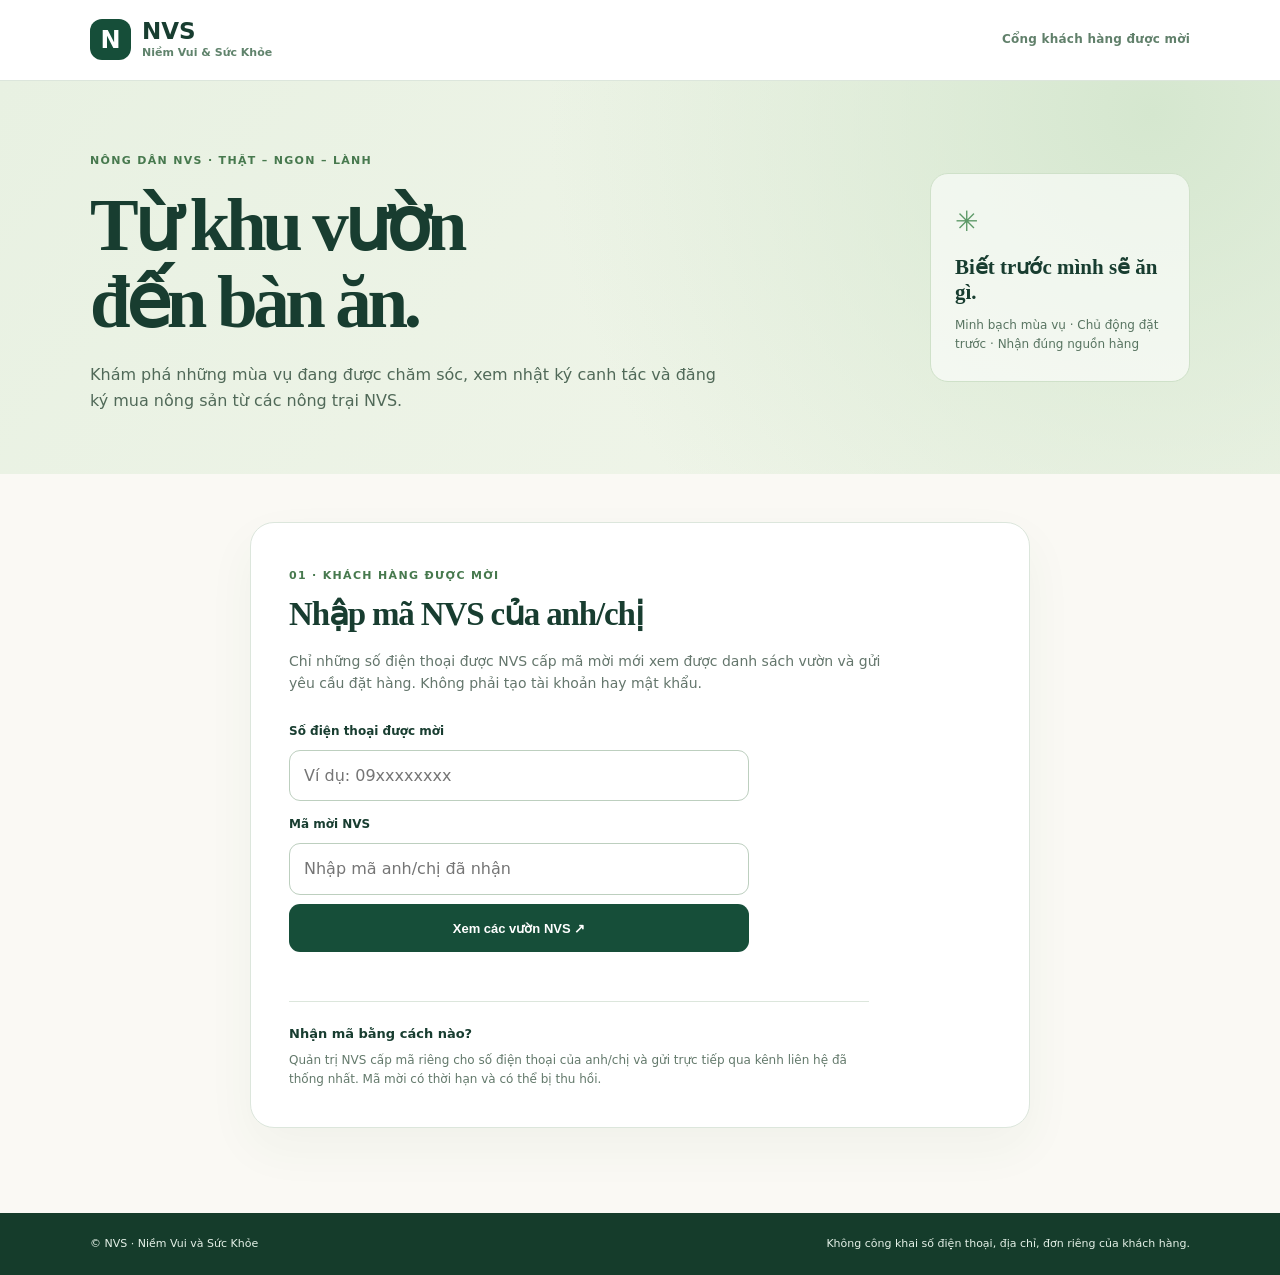
==== community.html @ 459a0710 "Launch NVS invite-only farm discovery and preorder portal on GitHub Pages" ====
<!doctype html>
<html lang="vi"><head>
<meta charset="utf-8"><meta name="viewport" content="width=device-width,initial-scale=1">
<meta name="description" content="Cổng khách hàng được mời của NVS: theo dõi vườn, nhật ký mùa vụ, đặt trước và đặt hàng.">
<meta name="robots" content="noindex,nofollow">
<meta name="theme-color" content="#154d38">
<title>NVS · Cổng khách hàng được mời</title>
<link rel="stylesheet" href="./assets/community.css?v=1">
<script src="./assets/community.js?v=1" defer></script>
</head><body>
<header class="site-header"><div class="shell header-inner">
<a href="./" class="brand" aria-label="NVS trang chủ"><span class="brand-icon">N</span><span><b>NVS</b><small>Niềm Vui &amp; Sức Khỏe</small></span></a>
<span class="header-label">Cổng khách hàng được mời</span>
<button class="text-button" id="logout" hidden>Thoát</button></div></header>
<main>
<section class="hero"><div class="shell hero-inner">
<div><p class="eyebrow">NÔNG DÂN NVS · THẬT – NGON – LÀNH</p>
<h1>Từ khu vườn<br>đến bàn ăn.</h1>
<p class="subtitle">Khám phá những mùa vụ đang được chăm sóc, xem nhật ký canh tác và đăng ký mua nông sản từ các nông trại NVS.</p>
</div>
<div class="hero-mini"><span class="mini-icon">✳</span><strong>Biết trước mình sẽ ăn gì.</strong><p>Minh bạch mùa vụ · Chủ động đặt trước · Nhận đúng nguồn hàng</p></div>
</div></section>
<div class="shell content-shell">
<section id="invite-panel" class="invite-panel" aria-labelledby="invite-title">
<div class="panel-head"><span class="section-kicker">01 · KHÁCH HÀNG ĐƯỢC MỜI</span><h2 id="invite-title">Nhập mã NVS của anh/chị</h2><p>Chỉ những số điện thoại được NVS cấp mã mời mới xem được danh sách vườn và gửi yêu cầu đặt hàng. Không phải tạo tài khoản hay mật khẩu.</p></div>
<form id="invite-form" class="invite-form">
<label for="phone">Số điện thoại được mời</label>
<input id="phone" type="tel" inputmode="tel" autocomplete="tel" placeholder="Ví dụ: 09xxxxxxxx" required maxlength="18">
<label for="invite-code">Mã mời NVS</label>
<input id="invite-code" type="text" autocomplete="off" autocapitalize="off" spellcheck="false" placeholder="Nhập mã anh/chị đã nhận" required minlength="12" maxlength="128">
<button id="access-button" class="primary-button" type="submit">Xem các vườn NVS <span>↗</span></button>
<p id="auth-message" class="form-message" role="status" aria-live="polite"></p>
</form>
<div class="invite-guide"><b>Nhận mã bằng cách nào?</b><p>Quản trị NVS cấp mã riêng cho số điện thoại của anh/chị và gửi trực tiếp qua kênh liên hệ đã thống nhất. Mã mời có thời hạn và có thể bị thu hồi.</p></div>
</section>
<section id="portal" hidden>
<div class="welcome-row"><div><span class="section-kicker">THƯ VIỆN VƯỜN NVS</span><h2>Các khu vườn và mùa vụ</h2><p>Chỉ hiển thị thông tin được nông trại phê duyệt công bố.</p></div><span class="access-pill">Đã được cấp quyền xem</span></div>
<div class="status-legend" id="status-summary"></div>
<div id="farm-list" class="farm-list" aria-live="polite"></div>
<section class="orders-panel"><div class="section-head"><h2>Yêu cầu của tôi</h2><button id="reload-orders" class="soft-button" type="button">Tải lại</button></div>
<p class="fine-print">Đặt trước hoặc đặt mua là yêu cầu gửi đến NVS, chưa phải đơn được chấp nhận. Mã QR truy xuất **theo đơn hàng** chỉ được cấp sau khi NVS duyệt, có lô thực tế và hoàn tất đóng gói.</p>
<div id="order-list" class="order-list"></div>
</section>
</section>
</div>
</main>
<dialog id="order-dialog" class="order-dialog" aria-labelledby="order-title">
<form id="order-form">
<div class="dialog-top"><div><span class="section-kicker">ĐƠN HÀNG NVS</span><h2 id="order-title">Gửi yêu cầu</h2></div><button id="close-dialog" type="button" class="close-button" aria-label="Đóng">×</button></div>
<p id="order-product" class="dialog-product"></p>
<label for="order-quantity">Số lượng <span id="order-unit"></span></label>
<input id="order-quantity" type="number" min="1" max="10000" step="1" required>
<label for="order-note">Ghi chú (không bắt buộc)</label>
<textarea id="order-note" rows="2" maxlength="300" placeholder="Yêu cầu về giao nhận hoặc quy cách"></textarea>
<p class="dialog-tip">NVS xác nhận tình trạng hàng và thời gian giao sau khi nhận yêu cầu. Chưa phát hành QR ở bước này.</p>
<p id="order-message" class="form-message" role="status" aria-live="polite"></p>
<div class="dialog-actions"><button class="soft-button" id="cancel-order" type="button">Hủy</button><button id="submit-order" type="submit" class="primary-button">Gửi yêu cầu ↗</button></div>
</form></dialog>
<footer><div class="shell footer-inner"><span>© NVS · Niềm Vui và Sức Khỏe</span><span>Không công khai số điện thoại, địa chỉ, đơn riêng của khách hàng.</span></div></footer>
</body></html>
---- assets/community.css ----
:root{--forest:#164e39;--dark:#183d30;--sage:#edf3e8;--paper:#faf9f4;--line:#dce6dc;--muted:#607366;--white:#fff;--accent:#7ba173}*{box-sizing:border-box}
body{margin:0;background:var(--paper);color:var(--dark);font-family:'DM Sans',system-ui,Arial,sans-serif;line-height:1.6}
.shell{max-width:1100px;margin:auto;width:calc(100% - 44px)}a{color:inherit}.site-header{border-bottom:1px solid var(--line);background:#fff}
.header-inner{min-height:80px;display:flex;align-items:center;justify-content:space-between;gap:12px}
.brand{text-decoration:none;display:flex;gap:11px;align-items:center}
.brand-icon{display:grid;place-items:center;background:var(--forest);color:#fff;width:41px;height:41px;border-radius:12px;font-size:24px;font-weight:800}
.brand b{display:block;font-size:23px;line-height:1.1}.brand small{display:block;font-size:11px;font-weight:700;color:#60836c}
.header-label{font-size:12px;font-weight:800;letter-spacing:.02em;color:#61806b}.text-button{border:0;background:transparent;font:inherit;color:#235d3d;font-size:13px;font-weight:800;cursor:pointer}
.hero{background:radial-gradient(circle at 90% 8%,#d5e7cf,transparent 50%),linear-gradient(130deg,#e8f1e2,#f2f6eb)}
.hero-inner{padding:60px 0;display:flex;justify-content:space-between;align-items:center;gap:45px}
.eyebrow,.section-kicker{color:#47794e;letter-spacing:.12em;font-size:11px;font-weight:800;text-transform:uppercase}
.hero h1{font:600 clamp(43px,6vw,73px)/1.06 'Fraunces',Georgia,serif;letter-spacing:-.06em;margin:17px 0 21px}
.subtitle{max-width:640px;color:#506958;margin:0;font-size:16px}
.hero-mini{max-width:260px;background:#fff9;padding:26px 24px;border:1px solid #cfe1c9;border-radius:18px}
.hero-mini .mini-icon{font-size:28px;color:#5c9967;display:block;margin-bottom:10px}
.hero-mini strong{display:block;font:600 21px 'Fraunces',Georgia,serif;line-height:1.2}
.hero-mini p{color:#587461;font-size:12px;margin:11px 0 0}
.content-shell{padding:48px 0 85px;min-height:430px}
.invite-panel{border:1px solid var(--line);background:white;border-radius:24px;max-width:780px;margin:auto;padding:38px;box-shadow:0 20px 50px #254d2b0c}
h2{font:600 33px/1.2 'Fraunces',Georgia,serif;letter-spacing:-.035em;margin:9px 0 15px}
.panel-head p{color:#64766c;font-size:14px;max-width:600px;margin:0 0 22px}
.invite-form{max-width:460px;display:grid;gap:9px}
label{font-size:12px;font-weight:800;margin-top:5px}
input,textarea{font:inherit;background:white;border:1px solid #bdcfbf;border-radius:11px;width:100%;padding:12px 14px;color:var(--dark);min-height:47px}
input:focus,textarea:focus{outline:2px solid #80af82;outline-offset:1px}
.primary-button{font:700 13px 'DM Sans',sans-serif;color:#fff;background:var(--forest);border:0;border-radius:11px;min-height:48px;padding:13px 20px;cursor:pointer}
.primary-button:hover{background:#28714d}.primary-button:disabled{opacity:.5;cursor:wait}
.form-message{font-size:12px;color:#9d4b33;min-height:17px;margin:0}
.invite-guide{margin-top:23px;border-top:1px solid var(--line);padding-top:18px;max-width:580px}
.invite-guide b{font-size:13px}.invite-guide p{margin:5px 0 0;color:#63796b;font-size:12px}
.welcome-row{display:flex;justify-content:space-between;align-items:center;gap:15px;margin-bottom:20px}.welcome-row h2{margin-bottom:3px}.welcome-row p{font-size:13px;color:#6a7c71;margin:0}
.access-pill{background:#e5f1e4;color:#2b6844;border-radius:99px;padding:8px 13px;font-size:11px;font-weight:800;white-space:nowrap}
.status-legend{display:flex;gap:12px;flex-wrap:wrap;margin:22px 0}
.status-chip{border:1px solid var(--line);border-radius:30px;background:white;padding:9px 14px;font-size:12px;font-weight:800;display:flex;align-items:center;gap:8px}
.status-chip b{background:#dcebdc;border-radius:90px;padding:0px 8px}
.farm-list{display:grid;gap:24px}
.farm-card{background:#fff;border-radius:22px;border:1px solid var(--line);overflow:hidden;box-shadow:0 16px 40px #143d2308}
.farm-top{padding:23px 27px;display:flex;justify-content:space-between;align-items:center;border-bottom:1px solid var(--line)}
.farm-top small{font-size:12px;color:#60796a}.farm-top h3{font:600 27px 'Fraunces',Georgia,serif;margin:3px 0}
.member-tag{font-size:11px;font-weight:800;color:#347047;background:#eef6ea;padding:8px 10px;border-radius:30px}
.season-list{display:grid;grid-template-columns:repeat(auto-fit,minmax(260px,1fr));gap:15px;padding:22px}
.season-card{border:1px solid #e0e9dc;border-radius:15px;background:#fbfcf9;padding:19px}
.stage-label{display:inline-block;padding:5px 9px;border-radius:30px;background:#e9f3e6;color:#477d49;font-size:11px;font-weight:800}
.stage-label.planned{background:#f5efe0;color:#79642a}
.season-card h4{font:600 23px 'Fraunces',Georgia,serif;margin:10px 0 6px}
.season-card p{font-size:12px;color:#61776b;margin:8px 0}
.season-meta{font-size:12px;font-weight:700;margin-top:10px}
.season-actions{display:flex;flex-wrap:wrap;gap:9px;margin:18px 0 0}
.soft-button{background:#ebf2e6;border:0;border-radius:10px;padding:12px 14px;color:#245b3e;font:700 12px 'DM Sans',sans-serif;cursor:pointer}
.soft-button:hover{background:#dbe9d7}
.season-button{font:700 12px 'DM Sans',sans-serif;background:var(--forest);color:#fff;border:0;border-radius:10px;padding:12px 14px;cursor:pointer}
.season-button:disabled{background:#d5ded4;color:#6a786c;cursor:not-allowed}
.diary-panel{padding:18px;border-radius:13px;background:#f1f6ed;margin-top:18px}
.diary-panel[hidden]{display:none}.diary-entry{padding:13px 0;border-bottom:1px solid #dfe7db}.diary-entry:last-child{border:0}
.diary-entry small{font-size:11px;color:#6a7e6b}.diary-entry b{display:block;font-size:13px}.diary-entry p{font-size:12px;margin:5px 0;color:#66796a}
.diary-video{display:block;width:100%;max-width:300px;aspect-ratio:9/15;object-fit:contain;background:#163e30;border-radius:10px;margin:13px 0}
.orders-panel{margin-top:35px;border:1px solid var(--line);background:white;border-radius:19px;padding:23px}
.section-head{display:flex;justify-content:space-between;align-items:center;gap:12px}.section-head h2{font-size:26px;margin:0}
.fine-print{font-size:12px;color:#65786c;margin:13px 0}
.order-list{display:grid;gap:8px}.my-order{border:1px solid var(--line);border-radius:10px;padding:15px;font-size:12px}
.my-order b{display:block}.my-order span{color:#65786c}
.empty{font-size:13px;padding:24px;border:1px dashed var(--line);border-radius:13px;background:#f8fbf6;color:#637b69}
footer{background:#153c2b;color:#e5f1e8;padding:22px 0}.footer-inner{font-size:11px;display:flex;justify-content:space-between;gap:15px;flex-wrap:wrap}
.order-dialog{width:min(480px,calc(100% - 30px));border:0;border-radius:20px;padding:25px 26px;box-shadow:0 15px 80px #04160d68;color:var(--dark)}
.order-dialog::backdrop{background:#0f2816a8}.order-dialog form{display:grid;gap:10px}
.dialog-top{display:flex;justify-content:space-between}.dialog-top h2{font-size:26px;margin:6px 0}
.close-button{font-size:25px;border:0;background:transparent;cursor:pointer}.dialog-product{font-size:13px;color:#5e7766;margin:0}
.dialog-tip{font-size:12px;color:#65776d;background:#f0f5ec;padding:12px;margin:6px 0}
.dialog-actions{display:flex;gap:10px}.dialog-actions>*{flex:1}
@media(max-width:720px){.shell{width:calc(100% - 30px)}.hero-inner{padding:42px 0;display:block}.hero-mini{display:none}.invite-panel{padding:25px 19px}.header-label{display:none}.welcome-row{align-items:start;flex-direction:column}.season-list{padding:14px}.farm-top{padding:21px 18px}.farm-top h3{font-size:25px}.season-card{padding:16px}}
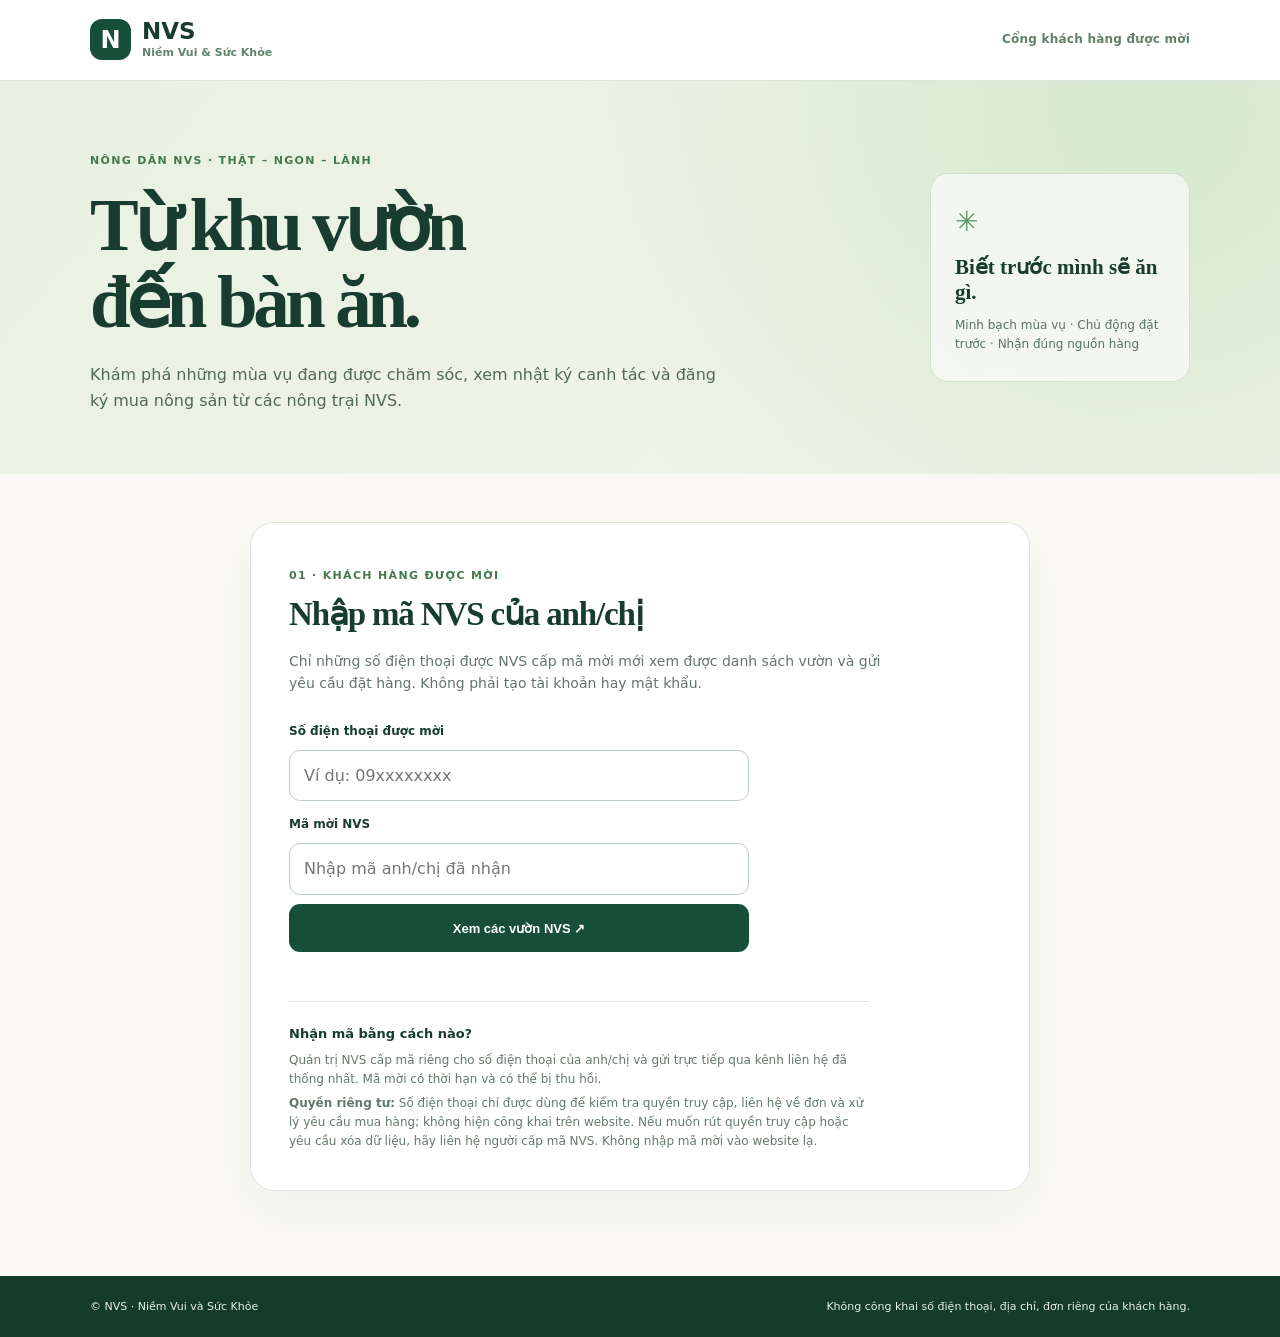
==== commit 17b3b4a7: "Add clear privacy notice for phone-number invite-only NVS portal" ====
--- a/community.html
+++ b/community.html
@@ -31,7 +31,7 @@
 <button id="access-button" class="primary-button" type="submit">Xem các vườn NVS <span>↗</span></button>
 <p id="auth-message" class="form-message" role="status" aria-live="polite"></p>
 </form>
-<div class="invite-guide"><b>Nhận mã bằng cách nào?</b><p>Quản trị NVS cấp mã riêng cho số điện thoại của anh/chị và gửi trực tiếp qua kênh liên hệ đã thống nhất. Mã mời có thời hạn và có thể bị thu hồi.</p></div>
+<div class="invite-guide"><b>Nhận mã bằng cách nào?</b><p>Quản trị NVS cấp mã riêng cho số điện thoại của anh/chị và gửi trực tiếp qua kênh liên hệ đã thống nhất. Mã mời có thời hạn và có thể bị thu hồi.</p><p><strong>Quyền riêng tư:</strong> Số điện thoại chỉ được dùng để kiểm tra quyền truy cập, liên hệ về đơn và xử lý yêu cầu mua hàng; không hiện công khai trên website. Nếu muốn rút quyền truy cập hoặc yêu cầu xóa dữ liệu, hãy liên hệ người cấp mã NVS. Không nhập mã mời vào website lạ.</p></div>
 </section>
 <section id="portal" hidden>
 <div class="welcome-row"><div><span class="section-kicker">THƯ VIỆN VƯỜN NVS</span><h2>Các khu vườn và mùa vụ</h2><p>Chỉ hiển thị thông tin được nông trại phê duyệt công bố.</p></div><span class="access-pill">Đã được cấp quyền xem</span></div>
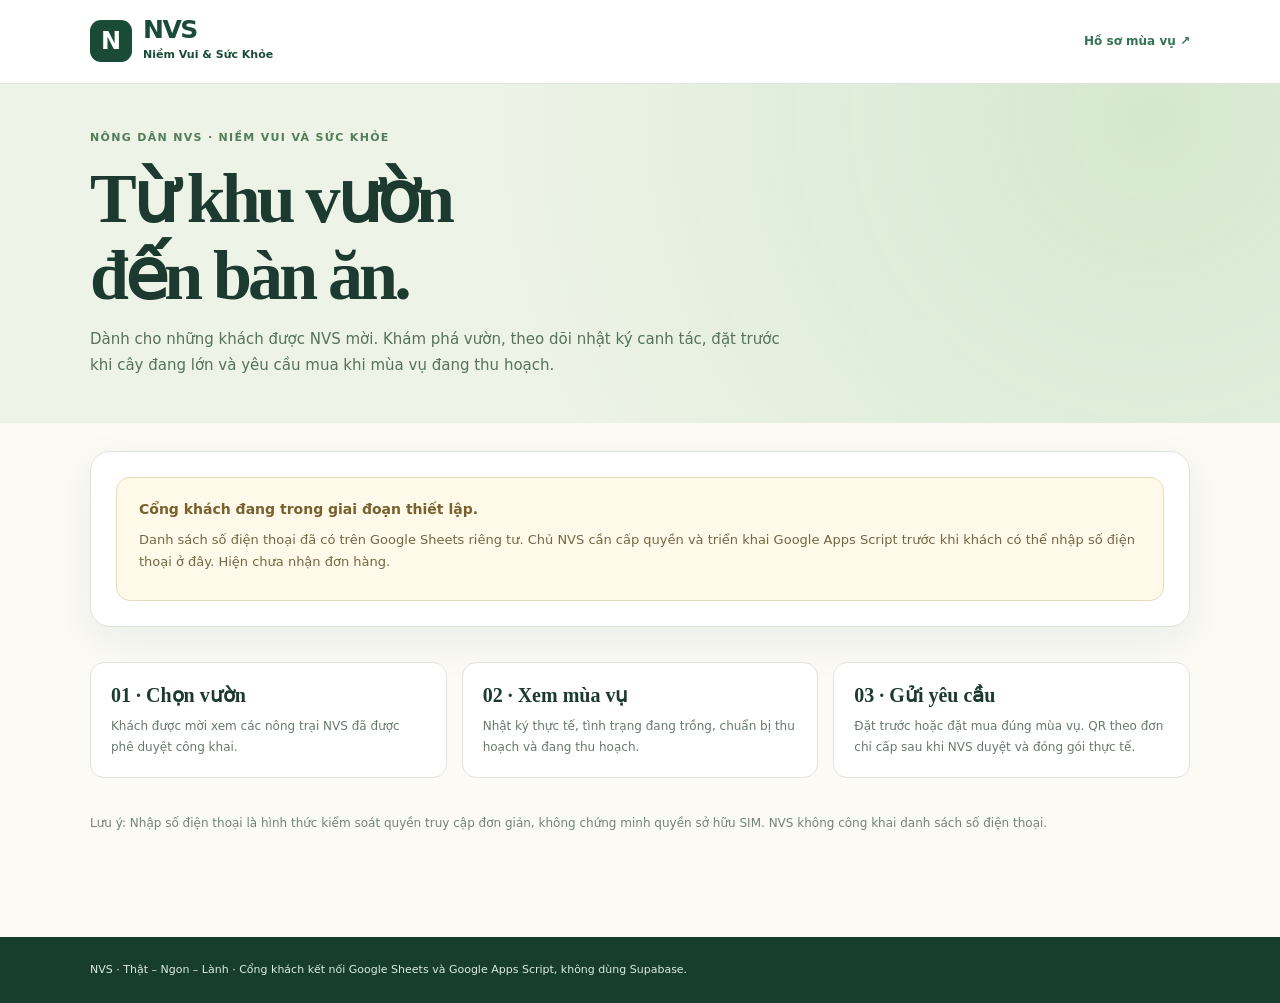
==== commit 5cd4c449: "Add Google Sheets customer-invite portal shell without connecting Supabase" ====
--- a/community.html
+++ b/community.html
@@ -1,60 +1,56 @@
 <!doctype html>
 <html lang="vi"><head>
 <meta charset="utf-8"><meta name="viewport" content="width=device-width,initial-scale=1">
-<meta name="description" content="Cổng khách hàng được mời của NVS: theo dõi vườn, nhật ký mùa vụ, đặt trước và đặt hàng.">
-<meta name="robots" content="noindex,nofollow">
-<meta name="theme-color" content="#154d38">
-<title>NVS · Cổng khách hàng được mời</title>
-<link rel="stylesheet" href="./assets/community.css?v=1">
-<script src="./assets/community.js?v=1" defer></script>
+<meta name="description" content="Cổng khách được mời Nông Dân NVS. Xem vườn, nhật ký mùa vụ và yêu cầu đặt hàng bằng số điện thoại được mời.">
+<meta name="theme-color" content="#164a37"><title>NVS · Cổng khách được mời</title>
+<style>
+:root{--leaf:#194b36;--ink:#1d3a30;--muted:#5e7465;--line:#dce6dc;--paper:#fbfaf5}*{box-sizing:border-box}
+body{margin:0;font:14px/1.7 system-ui,-apple-system,Segoe UI,Arial,sans-serif;background:var(--paper);color:var(--ink)}
+.wrap{width:min(1100px,calc(100% - 36px));margin-inline:auto}
+header{border-bottom:1px solid var(--line);background:white}
+.head{display:flex;justify-content:space-between;align-items:center;gap:20px;padding:17px 0}
+.brand{display:flex;gap:11px;align-items:center;text-decoration:none;color:var(--leaf)}
+.mark{display:grid;place-items:center;width:42px;height:42px;border-radius:11px;background:var(--leaf);color:white;font-weight:900;font-size:24px}
+.brand strong{display:block;font-size:25px;letter-spacing:-.06em;line-height:1}.brand small{font-size:11px;font-weight:700}
+.head a:last-child{font-size:12px;text-decoration:none;color:#367353;font-weight:750}
+.hero{padding:45px 0;background:radial-gradient(circle at 90% 10%,#d4e8cf,transparent 55%),#edf3e7}
+.eyebrow{font-size:11px;letter-spacing:.12em;text-transform:uppercase;color:#527d57;font-weight:900}
+h1{font:600 clamp(40px,6.5vw,70px)/1.1 Georgia,serif;letter-spacing:-.055em;margin:13px 0}
+.hero p{max-width:710px;color:#55725a;font-size:15px;margin:0}
+main{padding-bottom:65px}.gate{background:white;border:1px solid var(--line);border-radius:20px;padding:25px;margin:28px auto;box-shadow:0 14px 45px #1c432411}
+.gate h2{font:600 25px Georgia,serif;margin:0 0 12px}.gate p{color:var(--muted);font-size:13px}
+#apps-portal{width:100%;min-height:960px;border:0;background:#f8faf5;border-radius:13px}
+#not-ready{border-radius:14px;border:1px solid #e8dcb8;background:#fff9ea;color:#77612d;padding:20px 22px}
+#not-ready p{color:#756743;margin:7px 0;font-size:13px}
+.info{display:grid;grid-template-columns:repeat(3,1fr);gap:15px;margin:35px 0}
+.info article{border:1px solid var(--line);border-radius:14px;padding:20px;background:#fff}
+.info h3{font:600 20px Georgia,serif;margin:0 0 9px}
+.info p{font-size:12px;color:#67796d;margin:0}
+footer{background:#173e2d;color:#dcebe0;padding:24px 0;font-size:11px}
+@media(max-width:720px){.info{grid-template-columns:1fr}.hero{padding:35px 0}#apps-portal{min-height:1300px}.gate{padding:15px}}
+</style>
+<script src="./assets/nvs-portal-config.js" defer></script>
+<script src="./assets/nvs-portal-bootstrap.js" defer></script>
 </head><body>
-<header class="site-header"><div class="shell header-inner">
-<a href="./" class="brand" aria-label="NVS trang chủ"><span class="brand-icon">N</span><span><b>NVS</b><small>Niềm Vui &amp; Sức Khỏe</small></span></a>
-<span class="header-label">Cổng khách hàng được mời</span>
-<button class="text-button" id="logout" hidden>Thoát</button></div></header>
+<header><div class="wrap head"><a class="brand" href="./"><span class="mark">N</span><span><strong>NVS</strong><small>Niềm Vui &amp; Sức Khỏe</small></span></a><a href="./season.html?id=NVS-CF-BHD-20261019">Hồ sơ mùa vụ ↗</a></div></header>
 <main>
-<section class="hero"><div class="shell hero-inner">
-<div><p class="eyebrow">NÔNG DÂN NVS · THẬT – NGON – LÀNH</p>
+<section class="hero"><div class="wrap"><div class="eyebrow">NÔNG DÂN NVS · NIỀM VUI VÀ SỨC KHỎE</div>
 <h1>Từ khu vườn<br>đến bàn ăn.</h1>
-<p class="subtitle">Khám phá những mùa vụ đang được chăm sóc, xem nhật ký canh tác và đăng ký mua nông sản từ các nông trại NVS.</p>
-</div>
-<div class="hero-mini"><span class="mini-icon">✳</span><strong>Biết trước mình sẽ ăn gì.</strong><p>Minh bạch mùa vụ · Chủ động đặt trước · Nhận đúng nguồn hàng</p></div>
-</div></section>
-<div class="shell content-shell">
-<section id="invite-panel" class="invite-panel" aria-labelledby="invite-title">
-<div class="panel-head"><span class="section-kicker">01 · KHÁCH HÀNG ĐƯỢC MỜI</span><h2 id="invite-title">Nhập mã NVS của anh/chị</h2><p>Chỉ những số điện thoại được NVS cấp mã mời mới xem được danh sách vườn và gửi yêu cầu đặt hàng. Không phải tạo tài khoản hay mật khẩu.</p></div>
-<form id="invite-form" class="invite-form">
-<label for="phone">Số điện thoại được mời</label>
-<input id="phone" type="tel" inputmode="tel" autocomplete="tel" placeholder="Ví dụ: 09xxxxxxxx" required maxlength="18">
-<label for="invite-code">Mã mời NVS</label>
-<input id="invite-code" type="text" autocomplete="off" autocapitalize="off" spellcheck="false" placeholder="Nhập mã anh/chị đã nhận" required minlength="12" maxlength="128">
-<button id="access-button" class="primary-button" type="submit">Xem các vườn NVS <span>↗</span></button>
-<p id="auth-message" class="form-message" role="status" aria-live="polite"></p>
-</form>
-<div class="invite-guide"><b>Nhận mã bằng cách nào?</b><p>Quản trị NVS cấp mã riêng cho số điện thoại của anh/chị và gửi trực tiếp qua kênh liên hệ đã thống nhất. Mã mời có thời hạn và có thể bị thu hồi.</p><p><strong>Quyền riêng tư:</strong> Số điện thoại chỉ được dùng để kiểm tra quyền truy cập, liên hệ về đơn và xử lý yêu cầu mua hàng; không hiện công khai trên website. Nếu muốn rút quyền truy cập hoặc yêu cầu xóa dữ liệu, hãy liên hệ người cấp mã NVS. Không nhập mã mời vào website lạ.</p></div>
+<p>Dành cho những khách được NVS mời. Khám phá vườn, theo dõi nhật ký canh tác, đặt trước khi cây đang lớn và yêu cầu mua khi mùa vụ đang thu hoạch.</p></div></section>
+<div class="wrap">
+<section class="gate" aria-label="Cổng khách được mời">
+  <div id="not-ready" role="status">
+    <strong>Cổng khách đang trong giai đoạn thiết lập.</strong>
+    <p>Danh sách số điện thoại đã có trên Google Sheets riêng tư. Chủ NVS cần cấp quyền và triển khai Google Apps Script trước khi khách có thể nhập số điện thoại ở đây. Hiện chưa nhận đơn hàng.</p>
+  </div>
+  <iframe id="apps-portal" title="Cổng khách NVS bằng số điện thoại" hidden
+    referrerpolicy="strict-origin-when-cross-origin" loading="eager"></iframe>
 </section>
-<section id="portal" hidden>
-<div class="welcome-row"><div><span class="section-kicker">THƯ VIỆN VƯỜN NVS</span><h2>Các khu vườn và mùa vụ</h2><p>Chỉ hiển thị thông tin được nông trại phê duyệt công bố.</p></div><span class="access-pill">Đã được cấp quyền xem</span></div>
-<div class="status-legend" id="status-summary"></div>
-<div id="farm-list" class="farm-list" aria-live="polite"></div>
-<section class="orders-panel"><div class="section-head"><h2>Yêu cầu của tôi</h2><button id="reload-orders" class="soft-button" type="button">Tải lại</button></div>
-<p class="fine-print">Đặt trước hoặc đặt mua là yêu cầu gửi đến NVS, chưa phải đơn được chấp nhận. Mã QR truy xuất **theo đơn hàng** chỉ được cấp sau khi NVS duyệt, có lô thực tế và hoàn tất đóng gói.</p>
-<div id="order-list" class="order-list"></div>
+<section class="info">
+<article><h3>01 · Chọn vườn</h3><p>Khách được mời xem các nông trại NVS đã được phê duyệt công khai.</p></article>
+<article><h3>02 · Xem mùa vụ</h3><p>Nhật ký thực tế, tình trạng đang trồng, chuẩn bị thu hoạch và đang thu hoạch.</p></article>
+<article><h3>03 · Gửi yêu cầu</h3><p>Đặt trước hoặc đặt mua đúng mùa vụ. QR theo đơn chỉ cấp sau khi NVS duyệt và đóng gói thực tế.</p></article>
 </section>
-</section>
-</div>
-</main>
-<dialog id="order-dialog" class="order-dialog" aria-labelledby="order-title">
-<form id="order-form">
-<div class="dialog-top"><div><span class="section-kicker">ĐƠN HÀNG NVS</span><h2 id="order-title">Gửi yêu cầu</h2></div><button id="close-dialog" type="button" class="close-button" aria-label="Đóng">×</button></div>
-<p id="order-product" class="dialog-product"></p>
-<label for="order-quantity">Số lượng <span id="order-unit"></span></label>
-<input id="order-quantity" type="number" min="1" max="10000" step="1" required>
-<label for="order-note">Ghi chú (không bắt buộc)</label>
-<textarea id="order-note" rows="2" maxlength="300" placeholder="Yêu cầu về giao nhận hoặc quy cách"></textarea>
-<p class="dialog-tip">NVS xác nhận tình trạng hàng và thời gian giao sau khi nhận yêu cầu. Chưa phát hành QR ở bước này.</p>
-<p id="order-message" class="form-message" role="status" aria-live="polite"></p>
-<div class="dialog-actions"><button class="soft-button" id="cancel-order" type="button">Hủy</button><button id="submit-order" type="submit" class="primary-button">Gửi yêu cầu ↗</button></div>
-</form></dialog>
-<footer><div class="shell footer-inner"><span>© NVS · Niềm Vui và Sức Khỏe</span><span>Không công khai số điện thoại, địa chỉ, đơn riêng của khách hàng.</span></div></footer>
-</body></html>+<p style="font-size:12px;color:#728477;margin-bottom:38px">Lưu ý: Nhập số điện thoại là hình thức kiểm soát quyền truy cập đơn giản, không chứng minh quyền sở hữu SIM. NVS không công khai danh sách số điện thoại.</p>
+</div></main>
+<footer><div class="wrap">NVS · Thật – Ngon – Lành · Cổng khách kết nối Google Sheets và Google Apps Script, không dùng Supabase.</div></footer></body></html>
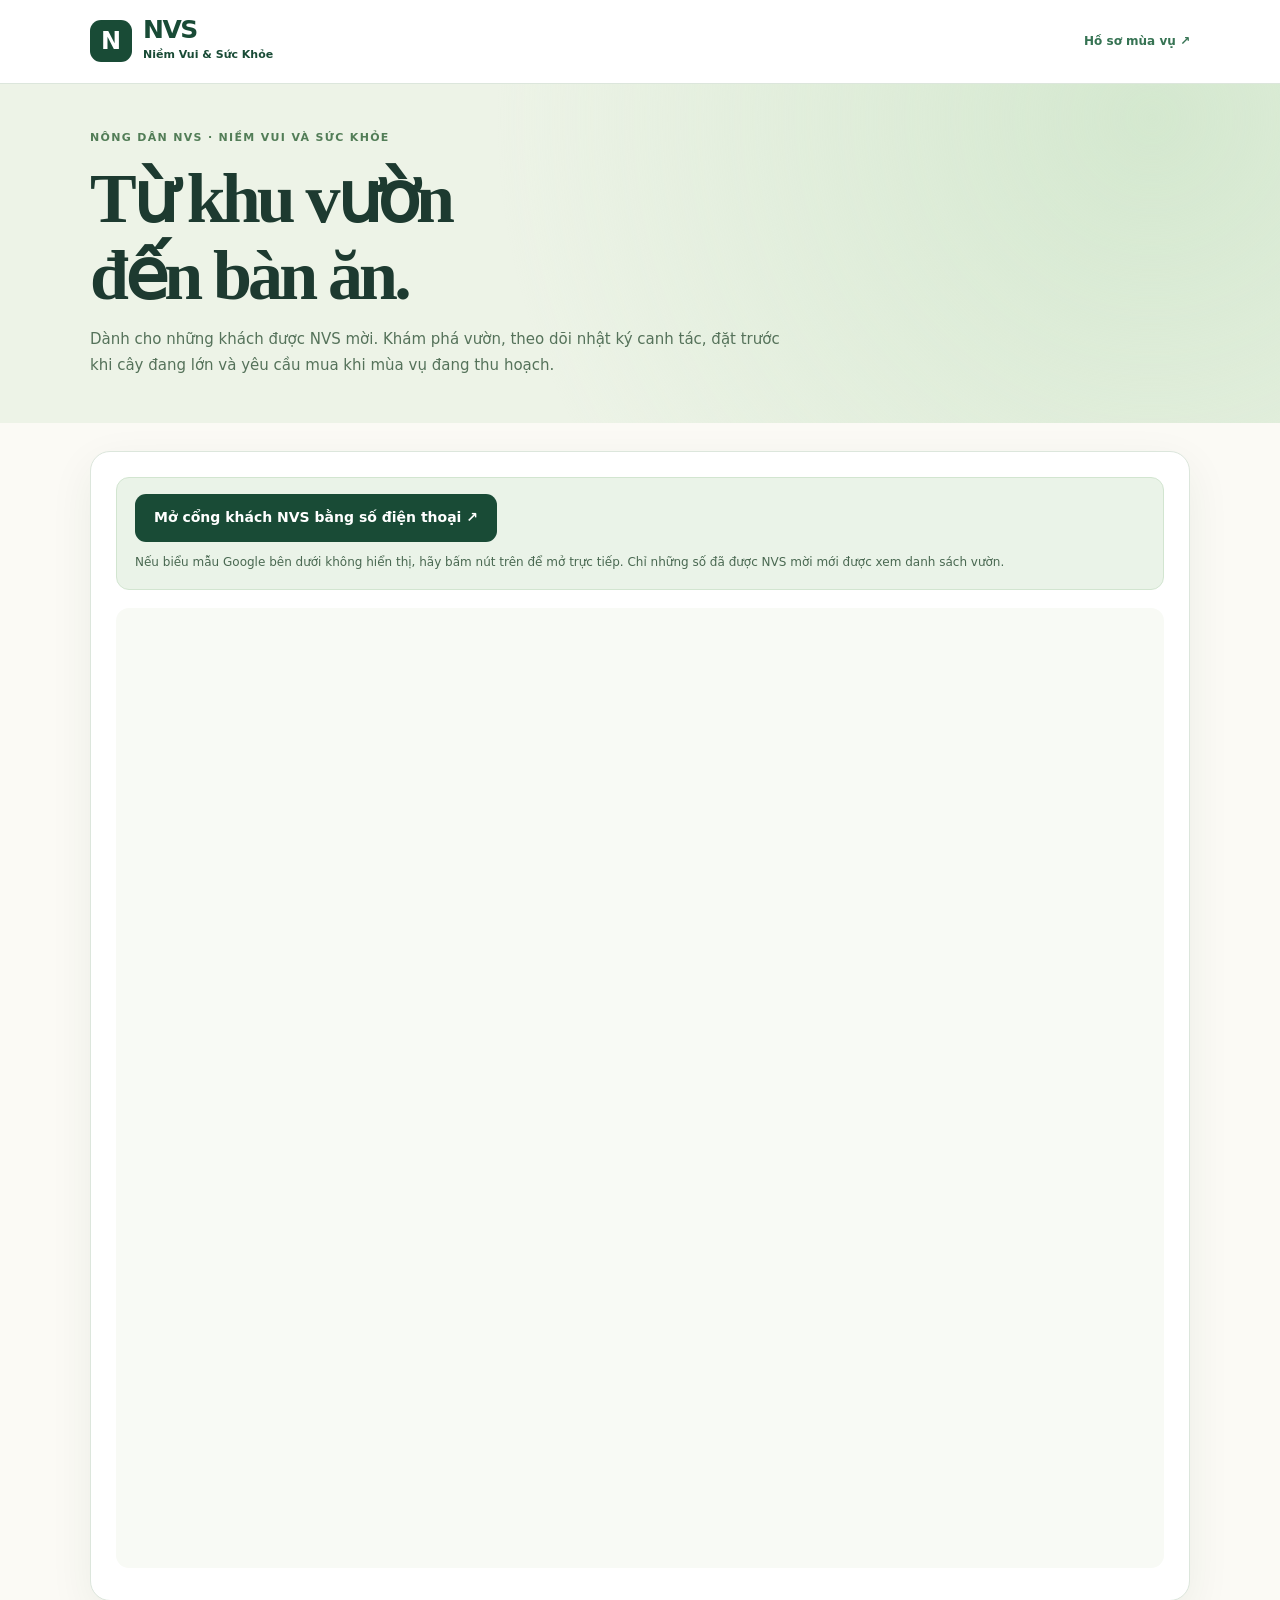
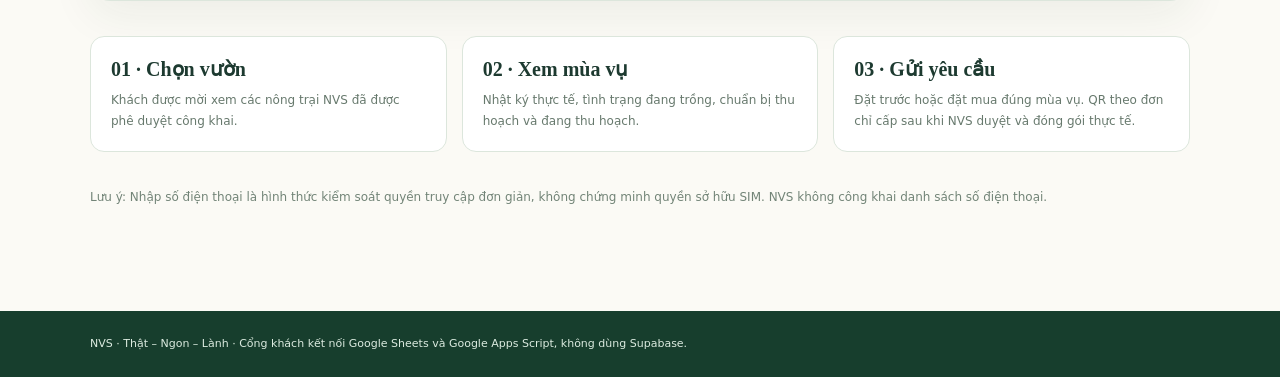
==== commit f423680d: "Connect NVS invited-customer portal to owner-provided Google Apps Script web app" ====
--- a/community.html
+++ b/community.html
@@ -43,6 +43,10 @@
     <strong>Cổng khách đang trong giai đoạn thiết lập.</strong>
     <p>Danh sách số điện thoại đã có trên Google Sheets riêng tư. Chủ NVS cần cấp quyền và triển khai Google Apps Script trước khi khách có thể nhập số điện thoại ở đây. Hiện chưa nhận đơn hàng.</p>
   </div>
+  <div id="portal-access" hidden style="margin:0 0 18px;padding:16px 18px;background:#eaf3e8;border:1px solid #d2e5d0;border-radius:13px">
+    <a id="portal-open-link" target="_blank" rel="noopener noreferrer" href="#" style="display:inline-block;background:#194b36;color:#fff;font-size:14px;font-weight:800;text-decoration:none;border-radius:11px;padding:12px 19px">Mở cổng khách NVS bằng số điện thoại ↗</a>
+    <p style="font-size:12px;color:#496851;margin:10px 0 0">Nếu biểu mẫu Google bên dưới không hiển thị, hãy bấm nút trên để mở trực tiếp. Chỉ những số đã được NVS mời mới được xem danh sách vườn.</p>
+  </div>
   <iframe id="apps-portal" title="Cổng khách NVS bằng số điện thoại" hidden
     referrerpolicy="strict-origin-when-cross-origin" loading="eager"></iframe>
 </section>
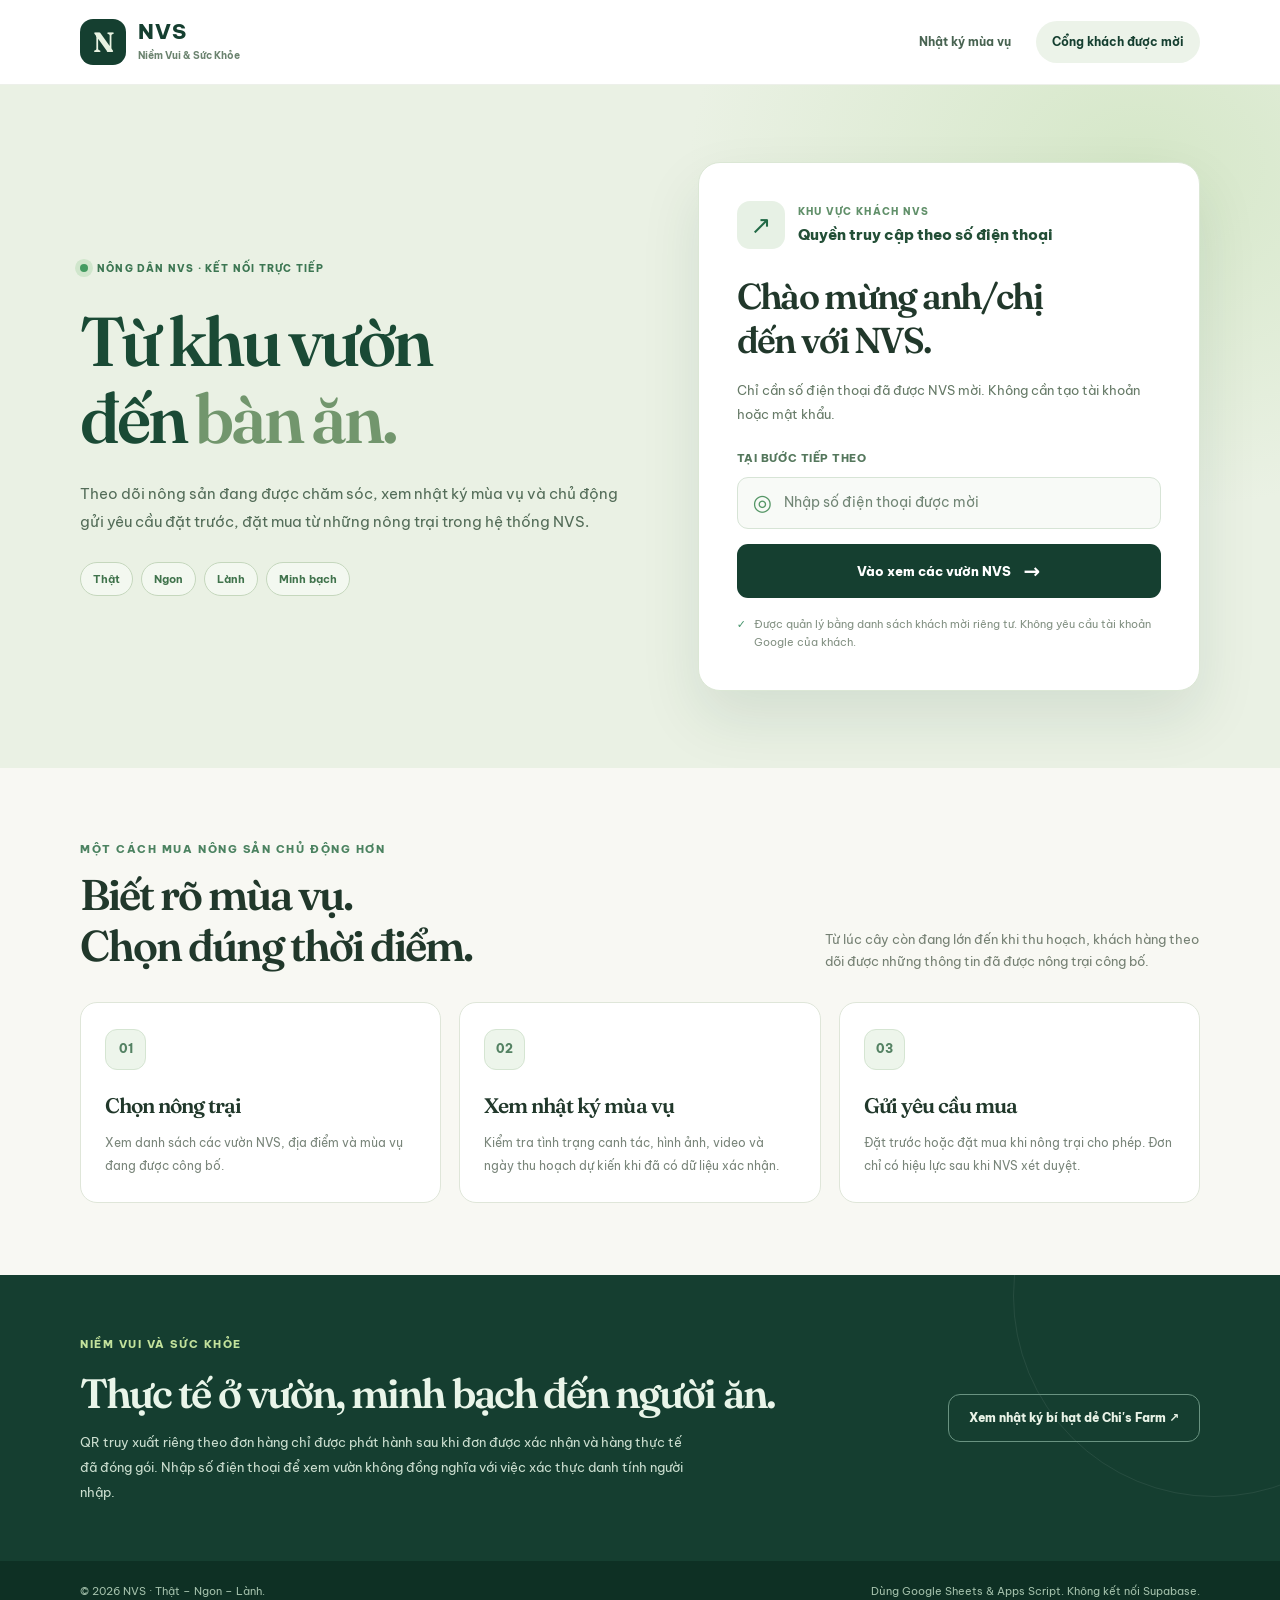
==== commit 983d7ced: "Redesign NVS customer portal mobile-first and remove unstable Google iframe" ====
--- a/community.html
+++ b/community.html
@@ -1,60 +1,174 @@
 <!doctype html>
-<html lang="vi"><head>
-<meta charset="utf-8"><meta name="viewport" content="width=device-width,initial-scale=1">
-<meta name="description" content="Cổng khách được mời Nông Dân NVS. Xem vườn, nhật ký mùa vụ và yêu cầu đặt hàng bằng số điện thoại được mời.">
-<meta name="theme-color" content="#164a37"><title>NVS · Cổng khách được mời</title>
-<style>
-:root{--leaf:#194b36;--ink:#1d3a30;--muted:#5e7465;--line:#dce6dc;--paper:#fbfaf5}*{box-sizing:border-box}
-body{margin:0;font:14px/1.7 system-ui,-apple-system,Segoe UI,Arial,sans-serif;background:var(--paper);color:var(--ink)}
-.wrap{width:min(1100px,calc(100% - 36px));margin-inline:auto}
-header{border-bottom:1px solid var(--line);background:white}
-.head{display:flex;justify-content:space-between;align-items:center;gap:20px;padding:17px 0}
-.brand{display:flex;gap:11px;align-items:center;text-decoration:none;color:var(--leaf)}
-.mark{display:grid;place-items:center;width:42px;height:42px;border-radius:11px;background:var(--leaf);color:white;font-weight:900;font-size:24px}
-.brand strong{display:block;font-size:25px;letter-spacing:-.06em;line-height:1}.brand small{font-size:11px;font-weight:700}
-.head a:last-child{font-size:12px;text-decoration:none;color:#367353;font-weight:750}
-.hero{padding:45px 0;background:radial-gradient(circle at 90% 10%,#d4e8cf,transparent 55%),#edf3e7}
-.eyebrow{font-size:11px;letter-spacing:.12em;text-transform:uppercase;color:#527d57;font-weight:900}
-h1{font:600 clamp(40px,6.5vw,70px)/1.1 Georgia,serif;letter-spacing:-.055em;margin:13px 0}
-.hero p{max-width:710px;color:#55725a;font-size:15px;margin:0}
-main{padding-bottom:65px}.gate{background:white;border:1px solid var(--line);border-radius:20px;padding:25px;margin:28px auto;box-shadow:0 14px 45px #1c432411}
-.gate h2{font:600 25px Georgia,serif;margin:0 0 12px}.gate p{color:var(--muted);font-size:13px}
-#apps-portal{width:100%;min-height:960px;border:0;background:#f8faf5;border-radius:13px}
-#not-ready{border-radius:14px;border:1px solid #e8dcb8;background:#fff9ea;color:#77612d;padding:20px 22px}
-#not-ready p{color:#756743;margin:7px 0;font-size:13px}
-.info{display:grid;grid-template-columns:repeat(3,1fr);gap:15px;margin:35px 0}
-.info article{border:1px solid var(--line);border-radius:14px;padding:20px;background:#fff}
-.info h3{font:600 20px Georgia,serif;margin:0 0 9px}
-.info p{font-size:12px;color:#67796d;margin:0}
-footer{background:#173e2d;color:#dcebe0;padding:24px 0;font-size:11px}
-@media(max-width:720px){.info{grid-template-columns:1fr}.hero{padding:35px 0}#apps-portal{min-height:1300px}.gate{padding:15px}}
-</style>
-<script src="./assets/nvs-portal-config.js" defer></script>
-<script src="./assets/nvs-portal-bootstrap.js" defer></script>
-</head><body>
-<header><div class="wrap head"><a class="brand" href="./"><span class="mark">N</span><span><strong>NVS</strong><small>Niềm Vui &amp; Sức Khỏe</small></span></a><a href="./season.html?id=NVS-CF-BHD-20261019">Hồ sơ mùa vụ ↗</a></div></header>
-<main>
-<section class="hero"><div class="wrap"><div class="eyebrow">NÔNG DÂN NVS · NIỀM VUI VÀ SỨC KHỎE</div>
-<h1>Từ khu vườn<br>đến bàn ăn.</h1>
-<p>Dành cho những khách được NVS mời. Khám phá vườn, theo dõi nhật ký canh tác, đặt trước khi cây đang lớn và yêu cầu mua khi mùa vụ đang thu hoạch.</p></div></section>
-<div class="wrap">
-<section class="gate" aria-label="Cổng khách được mời">
-  <div id="not-ready" role="status">
-    <strong>Cổng khách đang trong giai đoạn thiết lập.</strong>
-    <p>Danh sách số điện thoại đã có trên Google Sheets riêng tư. Chủ NVS cần cấp quyền và triển khai Google Apps Script trước khi khách có thể nhập số điện thoại ở đây. Hiện chưa nhận đơn hàng.</p>
-  </div>
-  <div id="portal-access" hidden style="margin:0 0 18px;padding:16px 18px;background:#eaf3e8;border:1px solid #d2e5d0;border-radius:13px">
-    <a id="portal-open-link" target="_blank" rel="noopener noreferrer" href="#" style="display:inline-block;background:#194b36;color:#fff;font-size:14px;font-weight:800;text-decoration:none;border-radius:11px;padding:12px 19px">Mở cổng khách NVS bằng số điện thoại ↗</a>
-    <p style="font-size:12px;color:#496851;margin:10px 0 0">Nếu biểu mẫu Google bên dưới không hiển thị, hãy bấm nút trên để mở trực tiếp. Chỉ những số đã được NVS mời mới được xem danh sách vườn.</p>
-  </div>
-  <iframe id="apps-portal" title="Cổng khách NVS bằng số điện thoại" hidden
-    referrerpolicy="strict-origin-when-cross-origin" loading="eager"></iframe>
-</section>
-<section class="info">
-<article><h3>01 · Chọn vườn</h3><p>Khách được mời xem các nông trại NVS đã được phê duyệt công khai.</p></article>
-<article><h3>02 · Xem mùa vụ</h3><p>Nhật ký thực tế, tình trạng đang trồng, chuẩn bị thu hoạch và đang thu hoạch.</p></article>
-<article><h3>03 · Gửi yêu cầu</h3><p>Đặt trước hoặc đặt mua đúng mùa vụ. QR theo đơn chỉ cấp sau khi NVS duyệt và đóng gói thực tế.</p></article>
-</section>
-<p style="font-size:12px;color:#728477;margin-bottom:38px">Lưu ý: Nhập số điện thoại là hình thức kiểm soát quyền truy cập đơn giản, không chứng minh quyền sở hữu SIM. NVS không công khai danh sách số điện thoại.</p>
-</div></main>
-<footer><div class="wrap">NVS · Thật – Ngon – Lành · Cổng khách kết nối Google Sheets và Google Apps Script, không dùng Supabase.</div></footer></body></html>+<html lang="vi">
+<head>
+  <meta charset="utf-8">
+  <meta name="viewport" content="width=device-width, initial-scale=1, viewport-fit=cover">
+  <meta name="theme-color" content="#153f30">
+  <meta name="description" content="NVS – Niềm Vui và Sức Khỏe. Khám phá nông trại, theo dõi nhật ký mùa vụ, gửi yêu cầu đặt trước và đặt mua nông sản được ghi nhận minh bạch.">
+  <meta property="og:title" content="Nông Dân NVS | Từ vườn đến bàn ăn">
+  <meta property="og:description" content="Cổng khách được mời của NVS – Thật, Ngon, Lành.">
+  <title>Cổng khách được mời | Nông Dân NVS</title>
+  <link rel="preconnect" href="https://fonts.googleapis.com">
+  <link rel="preconnect" href="https://fonts.gstatic.com" crossorigin>
+  <link href="https://fonts.googleapis.com/css2?family=Be+Vietnam+Pro:wght@400;500;600;700;800&family=Fraunces:opsz,wght@9..144,600;9..144,700&display=swap" rel="stylesheet">
+  <style>
+    :root{--forest:#153f30;--forest2:#1d5c43;--mint:#dcebd7;--cream:#f8f8f3;--paper:#fff;--ink:#21382b;--muted:#6c796c;--edge:#dfe6d9;--yellow:#f2d996}
+    *{box-sizing:border-box}
+    html{min-width:320px;scroll-behavior:smooth;overflow-x:clip}
+    body{min-width:320px;margin:0;background:var(--cream);color:var(--ink);font:400 14px/1.7 "Be Vietnam Pro",system-ui,sans-serif;overflow-x:clip}
+    a{color:inherit}button,a{-webkit-tap-highlight-color:transparent}
+    a:focus-visible{outline:3px solid #6a996e;outline-offset:4px}
+    .container{width:min(1120px,calc(100% - 48px));margin-inline:auto;min-width:0}
+    .header{position:relative;z-index:10;background:#fff;border-bottom:1px solid #edf0ea}
+    .nav{min-height:84px;display:flex;justify-content:space-between;align-items:center;gap:20px}
+    .logo{display:inline-flex;align-items:center;gap:12px;text-decoration:none;min-width:0}
+    .logo-symbol{width:46px;height:46px;flex:none;display:grid;place-items:center;background:var(--forest);color:#e9f3e2;border-radius:13px;font:700 28px/1 "Fraunces",Georgia,serif}
+    .logo-lines{display:block;min-width:0}
+    .logo-lines b{display:block;font-weight:800;letter-spacing:.045em;font-size:21px;line-height:1.15;color:var(--forest)}
+    .logo-lines small{display:block;font-size:10px;font-weight:700;color:#6b836f;margin-top:3px;white-space:nowrap}
+    .nav-right{display:flex;align-items:center;gap:25px}
+    .nav-right a{font-size:12px;text-decoration:none;font-weight:700;color:#486351;white-space:nowrap}
+    .nav-right .nav-pill{padding:11px 16px;border-radius:100px;background:#ecf3e9;color:var(--forest)}
+    .hero{position:relative;isolation:isolate;overflow:hidden;background:#eaf1e4}
+    .hero:before{content:"";position:absolute;inset:0;background:radial-gradient(ellipse 600px 460px at 89% 12%,#d5e7c8 0%,transparent 75%);z-index:-1}
+    .hero-inner{display:grid;grid-template-columns:minmax(0,1.06fr) minmax(0,.94fr);align-items:center;gap:clamp(24px,4vw,70px);padding-block:clamp(52px,6vw,88px)}
+    .hero-copy,.access-card{min-width:0}
+    .eyebrow{display:inline-flex;align-items:center;gap:9px;max-width:100%;font-weight:800;font-size:10px;letter-spacing:.12em;color:#3c7652;text-transform:uppercase}
+    .eyebrow:before{content:"";width:8px;height:8px;flex:none;border-radius:100%;background:#449b61;box-shadow:0 0 0 5px #d0e6cc}
+    h1,h2,h3,p{margin-top:0}
+    h1,h2,h3{font-family:"Fraunces",Georgia,serif;letter-spacing:-.047em;font-weight:600}
+    h1{font-size:clamp(43px,5.4vw,70px);line-height:1.11;color:#1a4a35;margin:23px 0 23px}
+    h1 em{font-style:normal;color:#72966d}
+    .hero-lead{font-size:15px;line-height:1.9;color:#536c58;max-width:540px;margin-bottom:25px}
+    .brand-values{display:flex;gap:8px;flex-wrap:wrap;align-items:center}
+    .brand-values span{border:1px solid #c5d7bd;background:#f7faf4c9;border-radius:100px;padding:7px 12px;font-size:11px;font-weight:700;color:#40734c}
+    .access-card{background:#fff;border:1px solid #dbe7d5;border-radius:22px;box-shadow:0 27px 60px #153f301b;padding:clamp(24px,3.1vw,38px);position:relative}
+    .card-top{display:flex;gap:13px;align-items:center;margin-bottom:26px}
+    .entry-icon{width:48px;height:48px;border-radius:13px;background:#e7f1e5;color:#226a47;display:grid;place-items:center;flex:none;font-size:25px}
+    .overline{font-size:10px;font-weight:800;color:#61906a;letter-spacing:.13em;text-transform:uppercase}
+    .card-top strong{font-size:15px;font-weight:800;display:block;color:#234f37;margin-top:2px}
+    .access-card h2{font-size:clamp(27px,2.9vw,36px);margin:0 0 15px;line-height:1.22}
+    .access-card>p{font-size:13px;color:#667a67;line-height:1.9;margin-bottom:22px}
+    .phone-label{font-weight:800;font-size:11px;color:#54775c;letter-spacing:.05em;text-transform:uppercase;margin-bottom:9px}
+    .phone-preview{display:flex;align-items:center;gap:12px;border:1px solid #d7e4d6;background:#f8faf7;border-radius:11px;min-height:52px;padding:0 15px;margin-bottom:15px;font-size:14px;color:#718575}
+    .phone-preview:before{content:"◎";color:#559666;font-size:22px}
+    .action-button{display:flex;width:100%;min-height:54px;align-items:center;justify-content:center;gap:12px;text-align:center;border-radius:11px;text-decoration:none;font-weight:800;font-size:13px;background:var(--forest);color:#fff;padding:14px 18px;transition:background .2s,transform .2s}
+    .action-button:hover{background:#266448;transform:translateY(-1px)}
+    .action-button span:last-child{font-size:20px;line-height:1}
+    .card-foot{display:flex;align-items:flex-start;gap:8px;margin-top:17px;font-size:11px;color:#829082}
+    .card-foot span:first-child{flex:none;color:#47946c;font-weight:800}
+    .card-foot p{margin:0;line-height:1.7}
+    .site-alert{display:none;border:1px solid #ead9ae;background:#fff9e8;border-radius:12px;color:#75602b;font-size:12px;padding:15px;line-height:1.7}
+    .site-alert[aria-hidden="false"]{display:block}
+    .section{padding:72px 0}
+    .section-label{font-size:11px;color:#4b8260;letter-spacing:.14em;font-weight:800;text-transform:uppercase}
+    .section-heading{display:flex;justify-content:space-between;align-items:end;gap:22px;margin:10px 0 30px}
+    .section-heading h2{font-size:clamp(30px,3.6vw,43px);margin:0;line-height:1.2}
+    .section-heading p{max-width:375px;color:#758073;font-size:13px;margin:0}
+    .steps{display:grid;grid-template-columns:repeat(3,minmax(0,1fr));gap:18px}
+    .step{padding:26px 24px 25px;background:white;border:1px solid var(--edge);border-radius:17px;min-width:0}
+    .step-num{display:inline-grid;place-items:center;width:41px;height:41px;border:1px solid #d5e5d2;border-radius:12px;color:#548263;background:#edf5eb;font-size:12px;font-weight:800}
+    .step h3{font-size:21px;margin:18px 0 9px}
+    .step p{margin:0;color:#79857a;font-size:12px;line-height:1.85}
+    .promise{background:#153e30;color:#e9f5e9;overflow:hidden;position:relative}
+    .promise:before{content:"";position:absolute;width:400px;height:400px;border:1px solid #ffffff13;border-radius:50%;right:-135px;top:-180px;pointer-events:none}
+    .promise-inner{padding:57px 0;display:flex;justify-content:space-between;align-items:center;gap:40px;position:relative}
+    .promise h2{font-size:clamp(28px,3.5vw,41px);line-height:1.24;margin:12px 0}
+    .promise p{font-size:13px;color:#ccdfd0;max-width:620px;margin:0;line-height:1.9}
+    .promise .outline-link{display:inline-flex;align-items:center;justify-content:center;flex:none;text-align:center;text-decoration:none;border:1px solid #699381;color:#e8f2e6;border-radius:12px;padding:13px 20px;font-weight:800;font-size:12px}
+    .legal{padding:21px 0;background:#0e3024;color:#a3c0ab;font-size:11px}
+    .legal .container{display:flex;justify-content:space-between;gap:15px;flex-wrap:wrap}
+    .legal a{color:#d9ead7;text-underline-offset:3px}
+    [hidden]{display:none!important}
+    @media(max-width:900px){.hero-inner{grid-template-columns:minmax(0,1fr);gap:28px}.hero-copy{max-width:660px}.access-card{max-width:620px;width:100%;margin-inline:auto}.section-heading{align-items:start}.promise-inner{align-items:flex-start}.nav-right{gap:14px}}
+    @media(max-width:640px){
+      .container{width:calc(100% - 32px)}
+      .nav{min-height:72px}.logo-symbol{width:40px;height:40px;font-size:25px}.logo-lines b{font-size:19px}.logo-lines small{font-size:9px}
+      .nav-right a:not(.nav-pill){display:none}.nav-right .nav-pill{font-size:10px;padding:9px 11px}
+      .hero-inner{padding-block:39px 48px;gap:27px}
+      h1{font-size:clamp(39px,10.6vw,55px);margin:20px 0}
+      .hero-lead{font-size:13px;line-height:1.95}
+      .access-card{padding:23px 20px;border-radius:17px;box-shadow:0 13px 30px #153f3014}
+      .section{padding:50px 0}
+      .section-heading{display:block}
+      .section-heading p{margin-top:13px}
+      .steps{grid-template-columns:minmax(0,1fr);gap:12px}
+      .step{padding:20px}.step h3{font-size:20px;margin-top:13px}
+      .promise-inner{padding-block:44px;display:block}
+      .promise .outline-link{margin-top:22px;width:100%}
+    }
+    @media(max-width:360px){.container{width:calc(100% - 24px)}.logo-lines small{display:none}.nav-right .nav-pill{font-size:9px;padding:8px 9px}.access-card{padding:20px 16px}}
+    @media(prefers-reduced-motion:reduce){html{scroll-behavior:auto}.action-button{transition:none}}
+  </style>
+  <script src="./assets/nvs-portal-config.js?v=2" defer></script>
+  <script src="./assets/nvs-portal-bootstrap.js?v=2" defer></script>
+</head>
+<body>
+  <header class="header">
+    <div class="container nav">
+      <a class="logo" href="./" aria-label="NVS - Trang chủ">
+        <span class="logo-symbol" aria-hidden="true">N</span>
+        <span class="logo-lines"><b>NVS</b><small>Niềm Vui &amp; Sức Khỏe</small></span>
+      </a>
+      <nav class="nav-right" aria-label="Điều hướng">
+        <a href="./season.html?id=NVS-CF-BHD-20261019">Nhật ký mùa vụ</a>
+        <a class="nav-pill" href="#vao-cong">Cổng khách được mời</a>
+      </nav>
+    </div>
+  </header>
+  <main>
+    <section class="hero">
+      <div class="container hero-inner">
+        <div class="hero-copy">
+          <div class="eyebrow">Nông Dân NVS · Kết nối trực tiếp</div>
+          <h1>Từ khu vườn<br>đến <em>bàn ăn.</em></h1>
+          <p class="hero-lead">Theo dõi nông sản đang được chăm sóc, xem nhật ký mùa vụ và chủ động gửi yêu cầu đặt trước, đặt mua từ những nông trại trong hệ thống NVS.</p>
+          <div class="brand-values" aria-label="Cam kết NVS"><span>Thật</span><span>Ngon</span><span>Lành</span><span>Minh bạch</span></div>
+        </div>
+        <section class="access-card" id="vao-cong" aria-labelledby="access-title">
+          <div class="card-top">
+            <div class="entry-icon" aria-hidden="true">↗</div>
+            <div><div class="overline">Khu vực khách NVS</div><strong>Quyền truy cập theo số điện thoại</strong></div>
+          </div>
+          <h2 id="access-title">Chào mừng anh/chị<br>đến với NVS.</h2>
+          <p>Chỉ cần số điện thoại đã được NVS mời. Không cần tạo tài khoản hoặc mật khẩu.</p>
+          <div class="phone-label">Tại bước tiếp theo</div>
+          <div class="phone-preview" aria-hidden="true">Nhập số điện thoại được mời</div>
+          <a class="action-button" id="portal-open-link" href="./" aria-label="Mở cổng NVS để nhập số điện thoại">
+            <span>Vào xem các vườn NVS</span><span aria-hidden="true">→</span>
+          </a>
+          <p id="portal-unavailable" class="site-alert" role="status" aria-hidden="true">Cổng truy cập đang được cấu hình. Xin thử lại sau.</p>
+          <div class="card-foot"><span aria-hidden="true">✓</span><p>Được quản lý bằng danh sách khách mời riêng tư. Không yêu cầu tài khoản Google của khách.</p></div>
+        </section>
+      </div>
+    </section>
+    <section class="section">
+      <div class="container">
+        <div class="section-label">Một cách mua nông sản chủ động hơn</div>
+        <div class="section-heading">
+          <h2>Biết rõ mùa vụ.<br>Chọn đúng thời điểm.</h2>
+          <p>Từ lúc cây còn đang lớn đến khi thu hoạch, khách hàng theo dõi được những thông tin đã được nông trại công bố.</p>
+        </div>
+        <div class="steps">
+          <article class="step"><span class="step-num">01</span><h3>Chọn nông trại</h3><p>Xem danh sách các vườn NVS, địa điểm và mùa vụ đang được công bố.</p></article>
+          <article class="step"><span class="step-num">02</span><h3>Xem nhật ký mùa vụ</h3><p>Kiểm tra tình trạng canh tác, hình ảnh, video và ngày thu hoạch dự kiến khi đã có dữ liệu xác nhận.</p></article>
+          <article class="step"><span class="step-num">03</span><h3>Gửi yêu cầu mua</h3><p>Đặt trước hoặc đặt mua khi nông trại cho phép. Đơn chỉ có hiệu lực sau khi NVS xét duyệt.</p></article>
+        </div>
+      </div>
+    </section>
+    <section class="promise">
+      <div class="container promise-inner">
+        <div>
+          <span class="section-label" style="color:#c3e29c">Niềm Vui và Sức Khỏe</span>
+          <h2>Thực tế ở vườn, minh bạch đến người ăn.</h2>
+          <p>QR truy xuất riêng theo đơn hàng chỉ được phát hành sau khi đơn được xác nhận và hàng thực tế đã đóng gói. Nhập số điện thoại để xem vườn không đồng nghĩa với việc xác thực danh tính người nhập.</p>
+        </div>
+        <a class="outline-link" href="./season.html?id=NVS-CF-BHD-20261019#video-cay-giong">Xem nhật ký bí hạt dẻ Chi's Farm ↗</a>
+      </div>
+    </section>
+  </main>
+  <footer class="legal">
+    <div class="container"><span>© 2026 NVS · Thật – Ngon – Lành.</span><span>Dùng Google Sheets &amp; Apps Script. Không kết nối Supabase.</span></div>
+  </footer>
+</body>
+</html>
